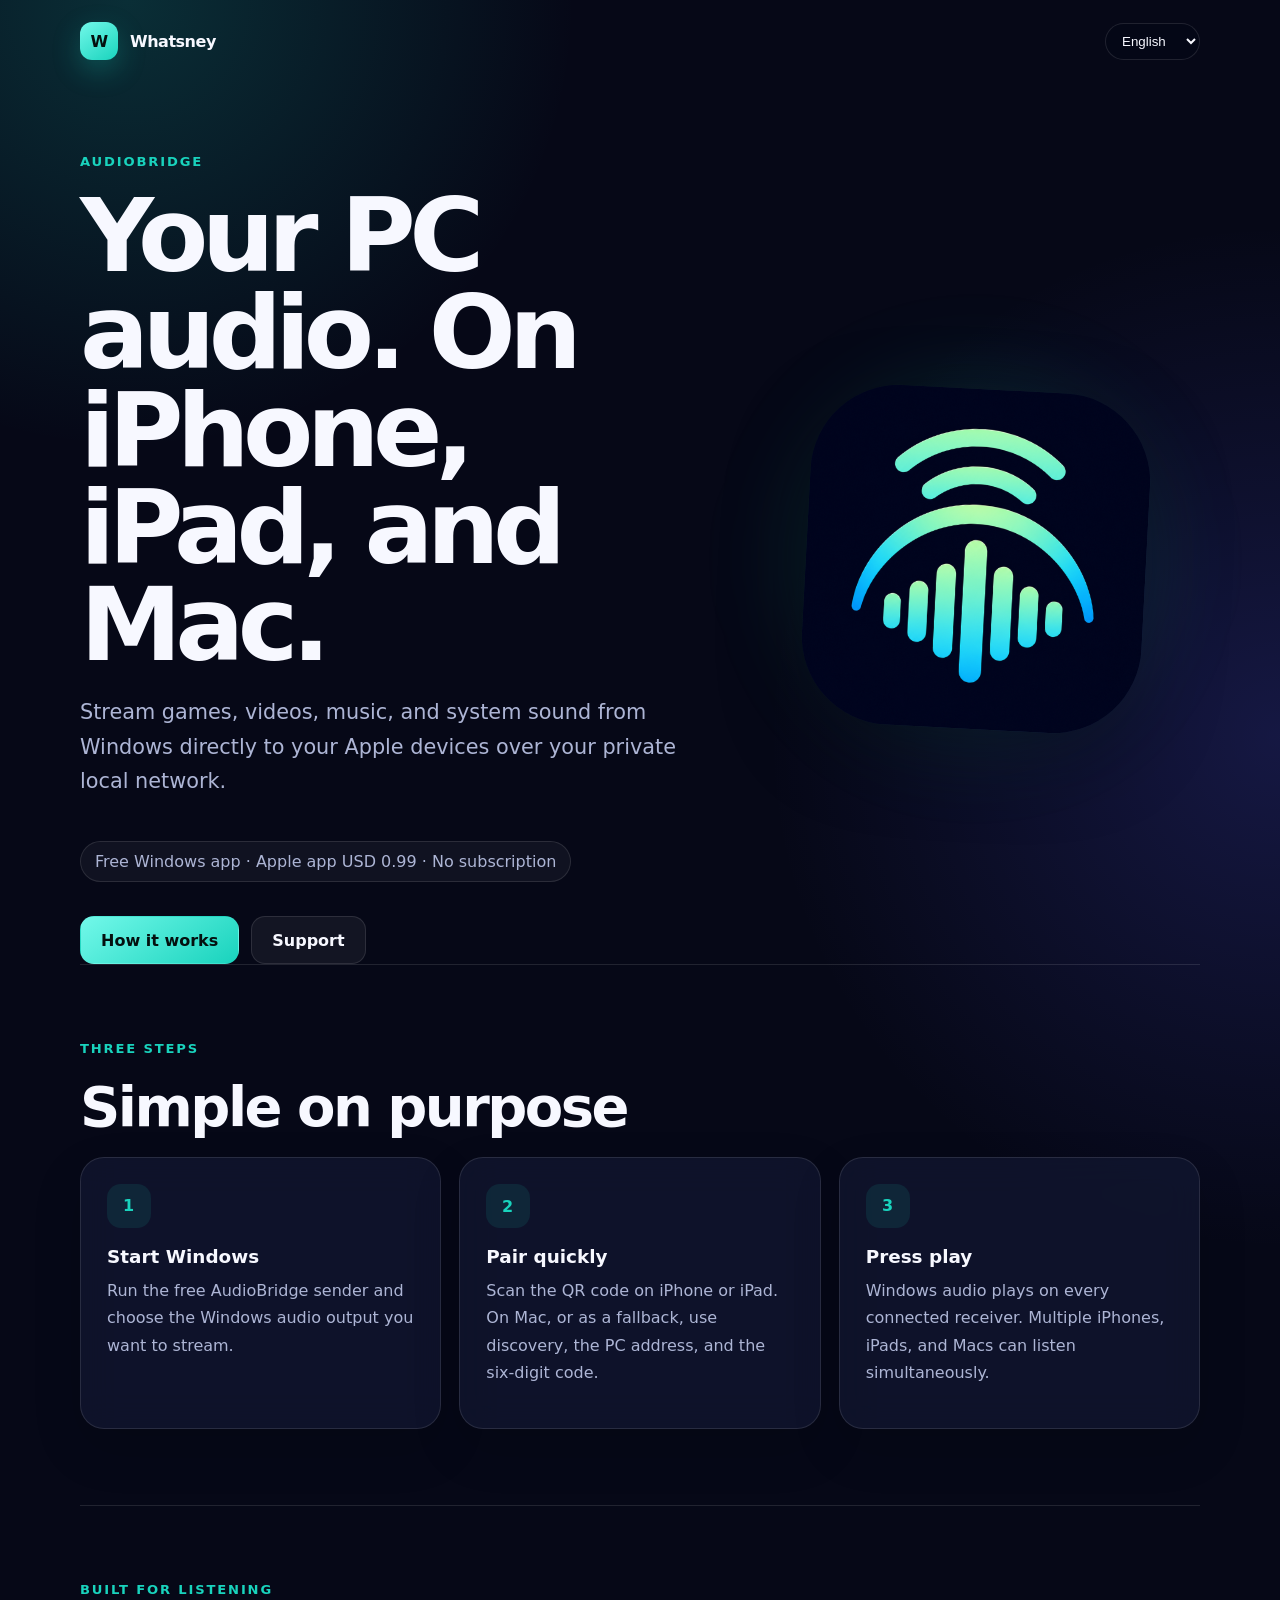
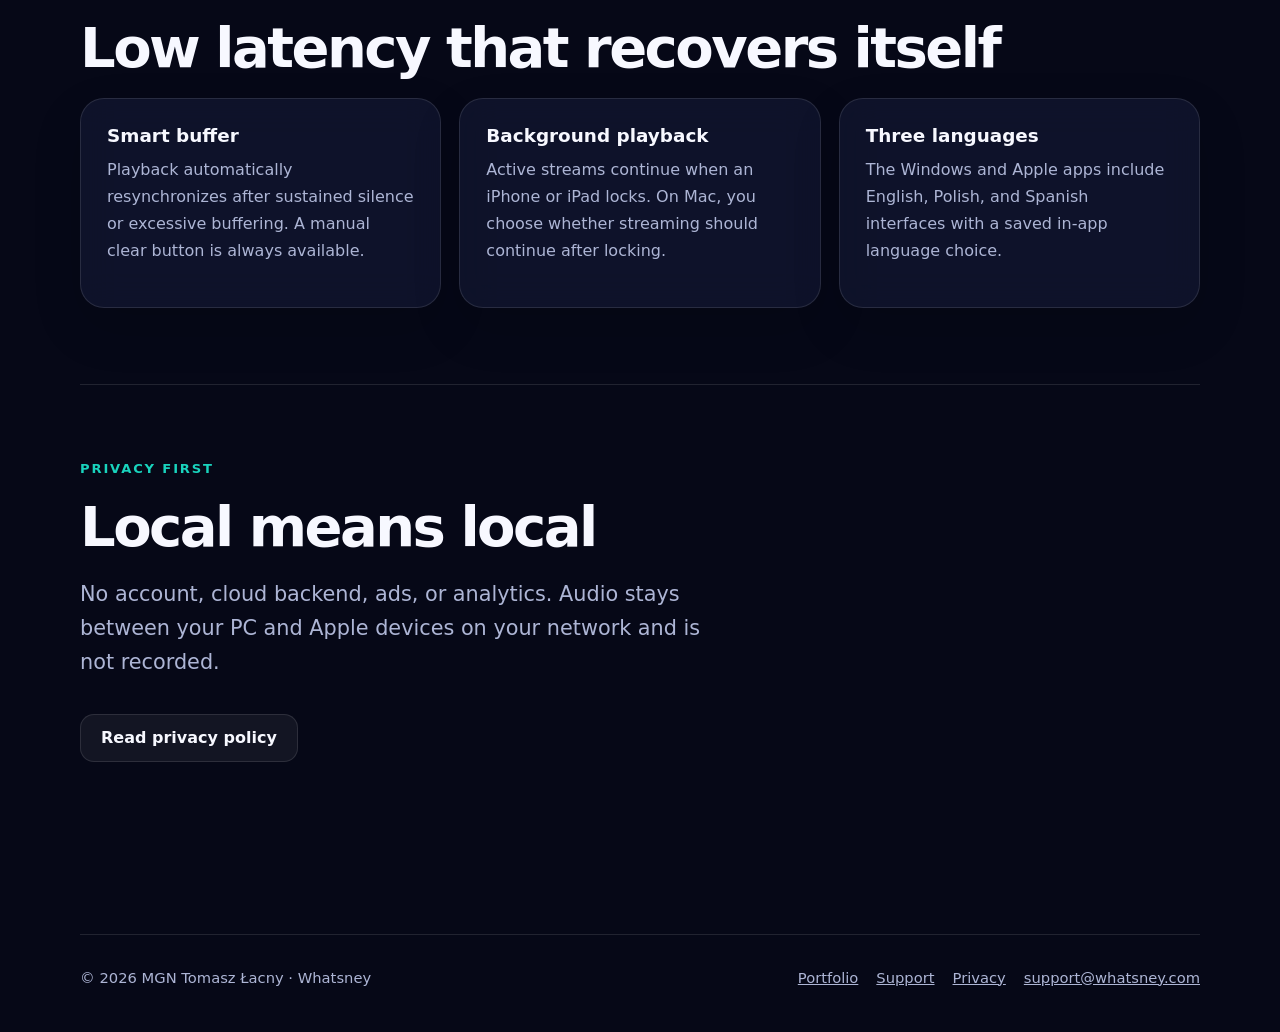
==== audiobridge/index.html @ 1bf0361e "Add AudioBridge store website" ====
<!doctype html>
<html lang="en" data-active-lang="en">
  <head>
    <meta charset="utf-8">
    <meta name="viewport" content="width=device-width, initial-scale=1">
    <meta name="description" content="AudioBridge streams Windows audio directly to your iPhone, iPad, or Mac over a private local network.">
    <meta property="og:title" content="AudioBridge by Whatsney">
    <meta property="og:description" content="Turn an iPhone, iPad, or Mac into a wireless speaker for Windows.">
    <meta property="og:type" content="website">
    <meta property="og:url" content="https://whatsney.com/audiobridge/">
    <title>AudioBridge by Whatsney</title>
    <link rel="stylesheet" href="assets/styles.css">
    <script src="assets/site.js" defer></script>
  </head>
  <body>
    <header class="site-header">
      <a class="brand" href="../" aria-label="Back to Whatsney portfolio">
        <span class="brand-mark">W</span>
        <span>Whatsney</span>
      </a>
      <div class="header-actions">
        <select class="language-picker" data-language-picker aria-label="Language">
          <option value="en">English</option>
          <option value="pl">Polski</option>
          <option value="es">Español</option>
        </select>
      </div>
    </header>

    <main class="page-shell">
      <section class="hero">
        <div>
          <p class="eyebrow">AudioBridge</p>
          <div data-lang="en">
            <h1>Your PC audio. On iPhone, iPad, and Mac.</h1>
            <p class="lead">Stream games, videos, music, and system sound from Windows directly to your Apple devices over your private local network.</p>
            <div class="pricing-note">Free Windows app · Apple app USD 0.99 · No subscription</div>
          </div>
          <div data-lang="pl">
            <h1>Dźwięk z PC. Na iPhonie, iPadzie i Macu.</h1>
            <p class="lead">Przesyłaj gry, filmy, muzykę i dźwięki systemowe z Windows bezpośrednio na urządzenia Apple przez prywatną sieć lokalną.</p>
            <div class="pricing-note">Windows bezpłatny · Aplikacja Apple 0,99 USD · Bez subskrypcji</div>
          </div>
          <div data-lang="es">
            <h1>El audio del PC. En iPhone, iPad y Mac.</h1>
            <p class="lead">Transmite juegos, vídeos, música y sonido del sistema desde Windows directamente a tus dispositivos Apple por la red local privada.</p>
            <div class="pricing-note">Windows gratis · Aplicación Apple 0,99 USD · Sin suscripción</div>
          </div>
          <div class="actions">
            <a class="button primary" href="#how-it-works">
              <span data-lang="en">How it works</span>
              <span data-lang="pl">Jak to działa</span>
              <span data-lang="es">Cómo funciona</span>
            </a>
            <a class="button secondary" href="support/">
              <span data-lang="en">Support</span>
              <span data-lang="pl">Pomoc</span>
              <span data-lang="es">Soporte</span>
            </a>
          </div>
        </div>
        <div class="product-visual">
          <img class="app-icon" src="assets/audiobridge-icon.png" alt="AudioBridge app icon">
        </div>
      </section>

      <section class="section" id="how-it-works">
        <div data-lang="en"><p class="eyebrow">Three steps</p><h2>Simple on purpose</h2></div>
        <div data-lang="pl"><p class="eyebrow">Trzy kroki</p><h2>Celowo proste</h2></div>
        <div data-lang="es"><p class="eyebrow">Tres pasos</p><h2>Simple a propósito</h2></div>

        <div class="grid">
          <article class="card">
            <div class="card-icon">1</div>
            <div data-lang="en"><h3>Start Windows</h3><p>Run the free AudioBridge sender and choose the Windows audio output you want to stream.</p></div>
            <div data-lang="pl"><h3>Uruchom Windows</h3><p>Włącz bezpłatny nadajnik AudioBridge i wybierz wyjście dźwięku Windows, które chcesz przesyłać.</p></div>
            <div data-lang="es"><h3>Inicia Windows</h3><p>Abre el transmisor gratuito AudioBridge y elige la salida de audio de Windows que quieres transmitir.</p></div>
          </article>
          <article class="card">
            <div class="card-icon">2</div>
            <div data-lang="en"><h3>Pair quickly</h3><p>Scan the QR code on iPhone or iPad. On Mac, or as a fallback, use discovery, the PC address, and the six-digit code.</p></div>
            <div data-lang="pl"><h3>Szybko sparuj</h3><p>Zeskanuj kod QR na iPhonie lub iPadzie. Na Macu albo awaryjnie użyj wykrywania, adresu PC i sześciocyfrowego kodu.</p></div>
            <div data-lang="es"><h3>Empareja rápido</h3><p>Escanea el QR en iPhone o iPad. En Mac, o como alternativa, usa la detección, la dirección del PC y el código de seis dígitos.</p></div>
          </article>
          <article class="card">
            <div class="card-icon">3</div>
            <div data-lang="en"><h3>Press play</h3><p>Windows audio plays on every connected receiver. Multiple iPhones, iPads, and Macs can listen simultaneously.</p></div>
            <div data-lang="pl"><h3>Włącz dźwięk</h3><p>Dźwięk Windows gra na każdym połączonym odbiorniku. Kilka iPhone'ów, iPadów i Maców może słuchać jednocześnie.</p></div>
            <div data-lang="es"><h3>Reproduce</h3><p>El audio de Windows suena en cada receptor conectado. Varios iPhone, iPad y Mac pueden escuchar a la vez.</p></div>
          </article>
        </div>
      </section>

      <section class="section">
        <div data-lang="en"><p class="eyebrow">Built for listening</p><h2>Low latency that recovers itself</h2></div>
        <div data-lang="pl"><p class="eyebrow">Stworzone do słuchania</p><h2>Niskie opóźnienie, które samo się koryguje</h2></div>
        <div data-lang="es"><p class="eyebrow">Creado para escuchar</p><h2>Baja latencia que se recupera sola</h2></div>
        <div class="grid">
          <article class="card">
            <div data-lang="en"><h3>Smart buffer</h3><p>Playback automatically resynchronizes after sustained silence or excessive buffering. A manual clear button is always available.</p></div>
            <div data-lang="pl"><h3>Inteligentny bufor</h3><p>Odtwarzanie automatycznie synchronizuje się po dłuższej ciszy lub nadmiernym zapełnieniu bufora. Dostępne jest też ręczne czyszczenie.</p></div>
            <div data-lang="es"><h3>Búfer inteligente</h3><p>La reproducción se resincroniza tras un silencio prolongado o un búfer excesivo. También puedes vaciarlo manualmente.</p></div>
          </article>
          <article class="card">
            <div data-lang="en"><h3>Background playback</h3><p>Active streams continue when an iPhone or iPad locks. On Mac, you choose whether streaming should continue after locking.</p></div>
            <div data-lang="pl"><h3>Odtwarzanie w tle</h3><p>Aktywny stream działa po zablokowaniu iPhone'a lub iPada. Na Macu sam wybierasz zachowanie po blokadzie.</p></div>
            <div data-lang="es"><h3>Reproducción en segundo plano</h3><p>La transmisión continúa al bloquear el iPhone o iPad. En Mac, tú eliges qué ocurre tras el bloqueo.</p></div>
          </article>
          <article class="card">
            <div data-lang="en"><h3>Three languages</h3><p>The Windows and Apple apps include English, Polish, and Spanish interfaces with a saved in-app language choice.</p></div>
            <div data-lang="pl"><h3>Trzy języki</h3><p>Aplikacje Windows i Apple mają interfejs angielski, polski i hiszpański oraz zapamiętują wybór języka.</p></div>
            <div data-lang="es"><h3>Tres idiomas</h3><p>Las aplicaciones para Windows y Apple incluyen inglés, polaco y español, y recuerdan el idioma elegido.</p></div>
          </article>
        </div>
      </section>

      <section class="section">
        <div data-lang="en"><p class="eyebrow">Privacy first</p><h2>Local means local</h2><p class="lead">No account, cloud backend, ads, or analytics. Audio stays between your PC and Apple devices on your network and is not recorded.</p></div>
        <div data-lang="pl"><p class="eyebrow">Prywatność</p><h2>Lokalnie znaczy lokalnie</h2><p class="lead">Bez konta, chmury, reklam i analityki. Dźwięk pozostaje między PC i urządzeniami Apple w Twojej sieci i nie jest nagrywany.</p></div>
        <div data-lang="es"><p class="eyebrow">Privacidad</p><h2>Local significa local</h2><p class="lead">Sin cuenta, nube, anuncios ni analíticas. El audio permanece entre el PC y los dispositivos Apple de tu red y no se graba.</p></div>
        <div class="actions">
          <a class="button secondary" href="privacy/">
            <span data-lang="en">Read privacy policy</span>
            <span data-lang="pl">Przeczytaj politykę prywatności</span>
            <span data-lang="es">Leer la política de privacidad</span>
          </a>
        </div>
      </section>
    </main>

    <footer class="site-footer">
      <span>© 2026 MGN Tomasz Łacny · Whatsney</span>
      <div class="footer-links">
        <a href="../">Portfolio</a>
        <a href="support/">Support</a>
        <a href="privacy/">Privacy</a>
        <a href="mailto:support@whatsney.com">support@whatsney.com</a>
      </div>
    </footer>
  </body>
</html>
---- audiobridge/assets/styles.css ----
:root {
  color-scheme: dark;
  --background: #060817;
  --surface: rgba(17, 23, 48, 0.78);
  --text: #f7f8ff;
  --muted: #adb5d5;
  --accent: #19d3bd;
  --line: rgba(255, 255, 255, 0.11);
  --shadow: 0 26px 80px rgba(0, 0, 0, 0.35);
  font-family: Inter, ui-sans-serif, system-ui, -apple-system, BlinkMacSystemFont,
    "Segoe UI", sans-serif;
}

* {
  box-sizing: border-box;
}

html {
  scroll-behavior: smooth;
}

body {
  min-height: 100vh;
  margin: 0;
  color: var(--text);
  background:
    radial-gradient(circle at 10% 0%, rgba(26, 211, 189, 0.19), transparent 28rem),
    radial-gradient(circle at 100% 28%, rgba(87, 91, 255, 0.19), transparent 32rem),
    var(--background);
}

a {
  color: inherit;
}

.site-header,
.page-shell,
.site-footer {
  width: min(1120px, calc(100% - 32px));
  margin-inline: auto;
}

.site-header {
  display: flex;
  align-items: center;
  justify-content: space-between;
  gap: 20px;
  padding: 22px 0;
}

.brand {
  display: inline-flex;
  align-items: center;
  gap: 12px;
  color: var(--text);
  font-weight: 800;
  letter-spacing: -0.03em;
  text-decoration: none;
}

.brand-mark {
  display: grid;
  width: 38px;
  height: 38px;
  place-items: center;
  border-radius: 12px;
  color: #04100f;
  background: linear-gradient(145deg, #72f8e9, var(--accent));
  box-shadow: 0 10px 28px rgba(25, 211, 189, 0.26);
}

.header-actions {
  display: flex;
  align-items: center;
  gap: 10px;
}

.language-picker {
  padding: 9px 12px;
  color: var(--text);
  border: 1px solid var(--line);
  border-radius: 999px;
  background: rgba(5, 8, 23, 0.72);
}

.page-shell {
  padding: 72px 0 96px;
}

.hero {
  display: grid;
  grid-template-columns: 1.15fr 0.85fr;
  align-items: center;
  gap: 64px;
  min-height: 610px;
}

.eyebrow {
  margin: 0 0 18px;
  color: var(--accent);
  font-size: 0.82rem;
  font-weight: 800;
  letter-spacing: 0.14em;
  text-transform: uppercase;
}

h1,
h2,
h3,
p {
  margin-top: 0;
}

h1 {
  max-width: 780px;
  margin-bottom: 22px;
  font-size: clamp(3rem, 8vw, 6.4rem);
  line-height: 0.95;
  letter-spacing: -0.065em;
}

h2 {
  margin-bottom: 18px;
  font-size: clamp(2rem, 5vw, 3.5rem);
  letter-spacing: -0.045em;
}

h3 {
  margin-bottom: 10px;
  font-size: 1.15rem;
}

.lead {
  max-width: 650px;
  color: var(--muted);
  font-size: clamp(1.08rem, 2vw, 1.3rem);
  line-height: 1.65;
}

.actions {
  display: flex;
  flex-wrap: wrap;
  gap: 12px;
  margin-top: 34px;
}

.button {
  display: inline-flex;
  align-items: center;
  justify-content: center;
  min-height: 48px;
  padding: 0 20px;
  border: 1px solid var(--line);
  border-radius: 14px;
  font-weight: 750;
  text-decoration: none;
  transition: 160ms ease;
}

.button:hover {
  transform: translateY(-2px);
  border-color: rgba(255, 255, 255, 0.25);
}

.button.primary {
  color: #04100f;
  border-color: transparent;
  background: linear-gradient(145deg, #72f8e9, var(--accent));
}

.button.secondary {
  background: rgba(255, 255, 255, 0.055);
}

.product-visual {
  position: relative;
  display: grid;
  place-items: center;
  min-height: 450px;
}

.product-visual::before {
  position: absolute;
  width: 80%;
  height: 80%;
  content: "";
  border-radius: 50%;
  background: rgba(25, 211, 189, 0.13);
  filter: blur(45px);
}

.app-icon {
  position: relative;
  width: min(340px, 75vw);
  border-radius: 26%;
  box-shadow: var(--shadow);
  transform: rotate(3deg);
}

.pricing-note {
  display: inline-flex;
  gap: 10px;
  align-items: center;
  margin-top: 22px;
  padding: 10px 14px;
  color: var(--muted);
  border: 1px solid var(--line);
  border-radius: 999px;
  background: rgba(255, 255, 255, 0.045);
}

.section {
  padding: 76px 0;
  border-top: 1px solid var(--line);
}

.grid {
  display: grid;
  grid-template-columns: repeat(3, minmax(0, 1fr));
  gap: 18px;
}

.card {
  padding: 26px;
  border: 1px solid var(--line);
  border-radius: 24px;
  background: var(--surface);
  box-shadow: 0 20px 50px rgba(0, 0, 0, 0.13);
  backdrop-filter: blur(18px);
}

.card p,
.prose p,
.prose li {
  color: var(--muted);
  line-height: 1.7;
}

.card-icon {
  display: grid;
  width: 44px;
  height: 44px;
  margin-bottom: 18px;
  place-items: center;
  border-radius: 14px;
  color: var(--accent);
  background: rgba(25, 211, 189, 0.1);
  font-weight: 900;
}

.page-heading {
  max-width: 800px;
  padding: 60px 0 42px;
}

.page-heading h1 {
  font-size: clamp(2.8rem, 7vw, 5.2rem);
}

.prose {
  max-width: 820px;
}

.prose section {
  padding: 28px 0;
  border-top: 1px solid var(--line);
}

.prose ul,
.prose ol {
  padding-left: 22px;
}

.callout {
  margin: 28px 0;
  padding: 22px;
  border: 1px solid rgba(25, 211, 189, 0.28);
  border-radius: 18px;
  background: rgba(25, 211, 189, 0.08);
}

.site-footer {
  display: flex;
  flex-wrap: wrap;
  justify-content: space-between;
  gap: 18px;
  padding: 34px 0 46px;
  color: var(--muted);
  border-top: 1px solid var(--line);
  font-size: 0.92rem;
}

.footer-links {
  display: flex;
  flex-wrap: wrap;
  gap: 18px;
}

[data-lang] {
  display: none;
}

html[data-active-lang="en"] [data-lang="en"],
html[data-active-lang="pl"] [data-lang="pl"],
html[data-active-lang="es"] [data-lang="es"] {
  display: revert;
}

@media (max-width: 800px) {
  .hero {
    grid-template-columns: 1fr;
    gap: 30px;
    min-height: auto;
  }

  .product-visual {
    min-height: 330px;
  }

  .grid {
    grid-template-columns: 1fr;
  }

  .page-shell {
    padding-top: 34px;
  }
}

@media (prefers-reduced-motion: reduce) {
  html {
    scroll-behavior: auto;
  }

  .button {
    transition: none;
  }
}
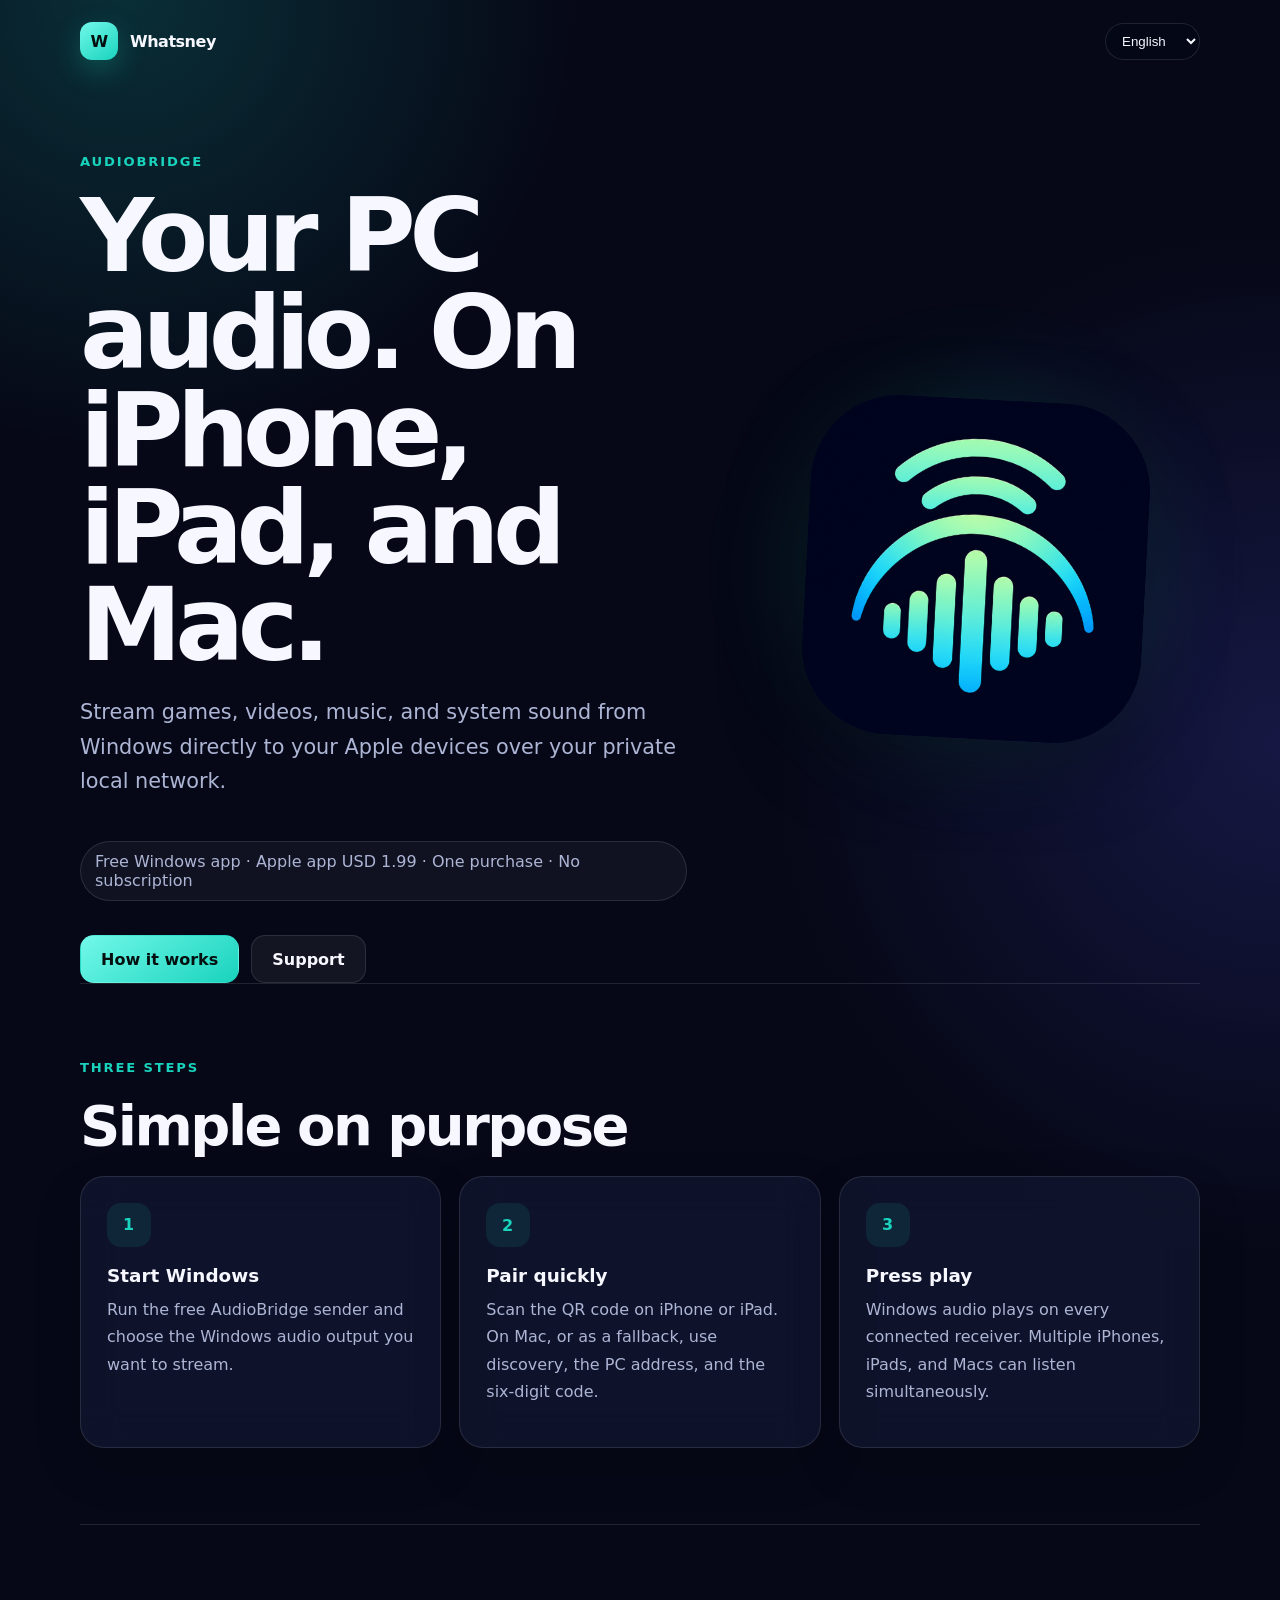
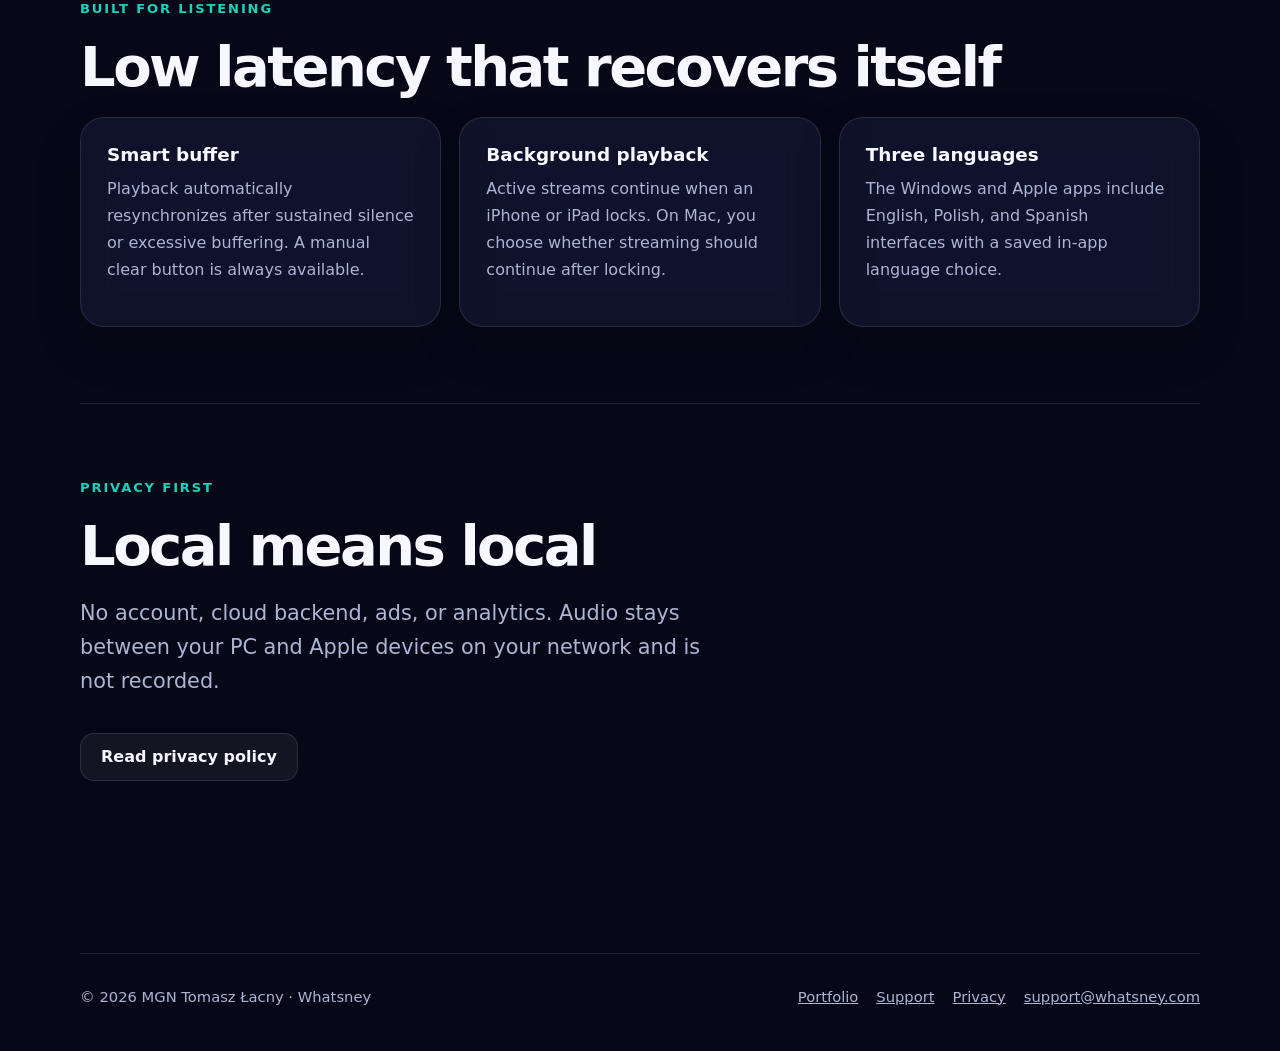
==== commit 3acce42f: "Update AudioBridge price to USD 1.99" ====
--- a/audiobridge/index.html
+++ b/audiobridge/index.html
@@ -34,17 +34,17 @@
           <div data-lang="en">
             <h1>Your PC audio. On iPhone, iPad, and Mac.</h1>
             <p class="lead">Stream games, videos, music, and system sound from Windows directly to your Apple devices over your private local network.</p>
-            <div class="pricing-note">Free Windows app · Apple app USD 0.99 · No subscription</div>
+            <div class="pricing-note">Free Windows app · Apple app USD 1.99 · One purchase · No subscription</div>
           </div>
           <div data-lang="pl">
             <h1>Dźwięk z PC. Na iPhonie, iPadzie i Macu.</h1>
             <p class="lead">Przesyłaj gry, filmy, muzykę i dźwięki systemowe z Windows bezpośrednio na urządzenia Apple przez prywatną sieć lokalną.</p>
-            <div class="pricing-note">Windows bezpłatny · Aplikacja Apple 0,99 USD · Bez subskrypcji</div>
+            <div class="pricing-note">Windows bezpłatny · Aplikacja Apple 1,99 USD · Jeden zakup · Bez subskrypcji</div>
           </div>
           <div data-lang="es">
             <h1>El audio del PC. En iPhone, iPad y Mac.</h1>
             <p class="lead">Transmite juegos, vídeos, música y sonido del sistema desde Windows directamente a tus dispositivos Apple por la red local privada.</p>
-            <div class="pricing-note">Windows gratis · Aplicación Apple 0,99 USD · Sin suscripción</div>
+            <div class="pricing-note">Windows gratis · Aplicación Apple 1,99 USD · Una compra · Sin suscripción</div>
           </div>
           <div class="actions">
             <a class="button primary" href="#how-it-works">
